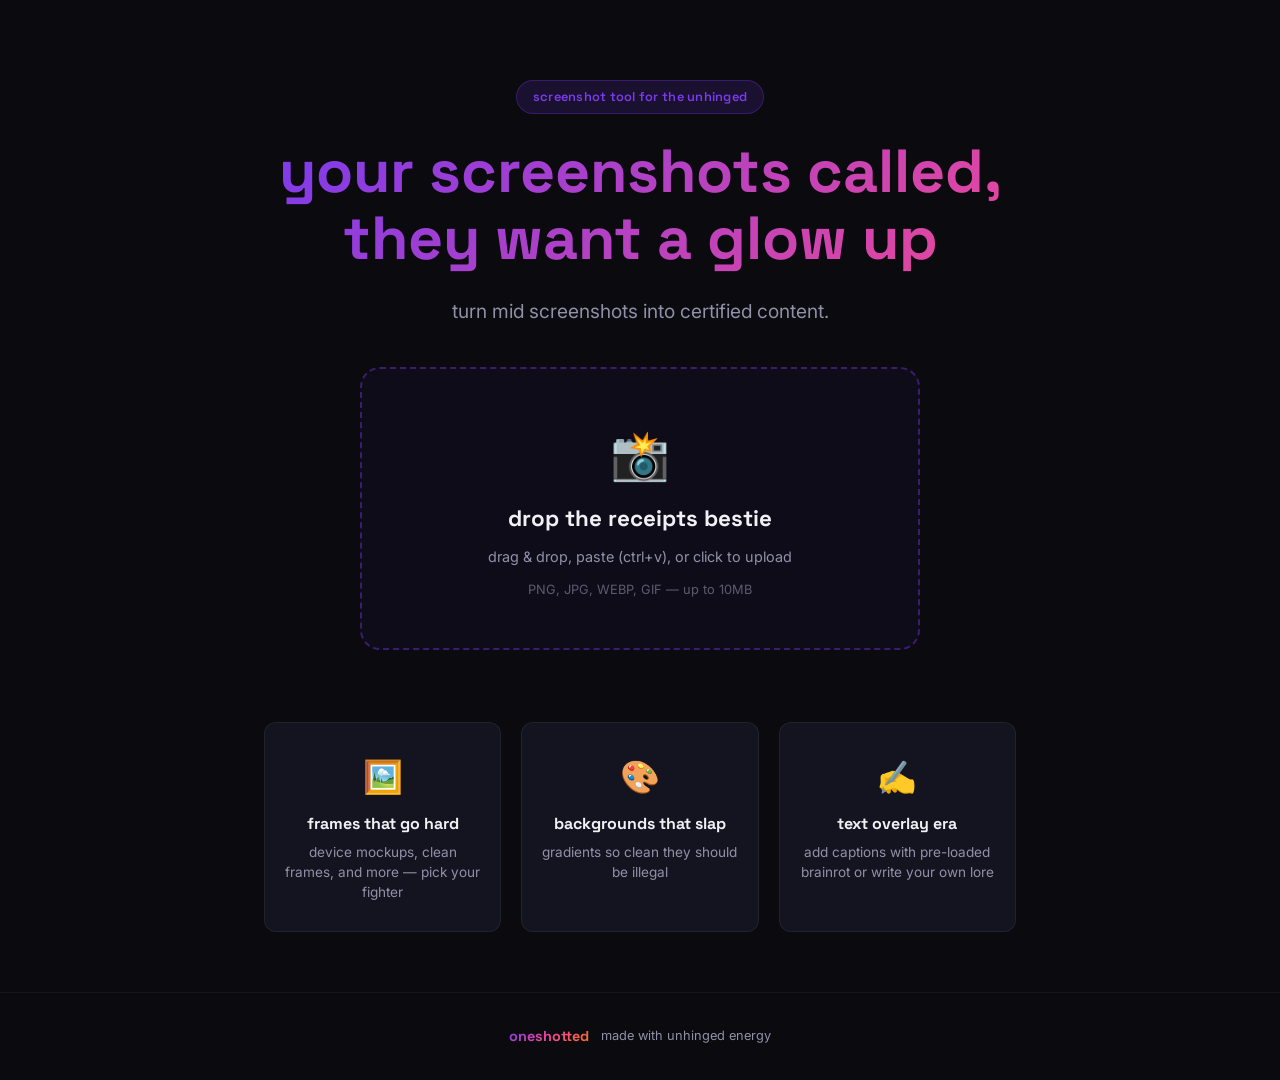
==== index.html @ c18065a5 "Initial commit: oneshotted screenshot beautifier MVP Flask + vanilla JS screenshot beautifier with G" ====
<!DOCTYPE html>
<html lang="en">
<head>
    <meta charset="UTF-8">
    <meta name="viewport" content="width=device-width, initial-scale=1.0">
    <title>oneshotted — screenshot glow ups</title>
    <meta name="description" content="Looksmaxx your screenshots with frames, effects, and certified vibes. Free screenshot beautifier.">
    <meta property="og:title" content="oneshotted — screenshot glow ups">
    <meta property="og:description" content="Your screenshots are mid. Let's fix that.">
    <meta property="og:type" content="website">

    <!-- Fonts -->
    <link rel="preconnect" href="https://fonts.googleapis.com">
    <link rel="preconnect" href="https://fonts.gstatic.com" crossorigin>
    <link href="https://fonts.googleapis.com/css2?family=Space+Grotesk:wght@400;500;600;700&family=Inter:wght@400;500;600&display=swap" rel="stylesheet">

    <!-- Styles -->
    <link rel="stylesheet" href="/static/css/style.css">
    <link rel="stylesheet" href="/static/css/landing.css">
    <link rel="stylesheet" href="/static/css/editor.css">
</head>
<body>
<!-- Toast container -->
<div id="toast-container"></div>

<!-- ═══════════════ LANDING VIEW ═══════════════ -->
<div id="landing-view" class="view active">
    <div class="landing-hero">
        <div class="hero-badge">screenshot tool for the unhinged</div>
        <h1 id="hero-headline" class="hero-headline">your screenshots are mid</h1>
        <p id="hero-subtext" class="hero-subtext">looksmaxx your screenshots with frames, effects, and certified vibes.</p>

        <!-- Upload zone (also appears on landing) -->
        <div class="upload-zone" id="landing-upload-zone">
            <input type="file" id="file-input" accept="image/png,image/jpeg,image/webp,image/gif" hidden>
            <div class="upload-icon">📸</div>
            <h2 id="upload-headline" class="upload-headline">drop the receipts bestie</h2>
            <p id="upload-subtext" class="upload-subtext">drag & drop, paste (ctrl+v), or click to upload</p>
            <p class="upload-hint">PNG, JPG, WEBP, GIF — up to 10MB</p>
        </div>

        <!-- Features -->
        <div class="features-grid">
            <div class="feature-card">
                <div class="feature-icon">🖼️</div>
                <h3 id="feature-frames-title">frames that go hard</h3>
                <p id="feature-frames-desc">device mockups, clean frames, and more — pick your fighter</p>
            </div>
            <div class="feature-card">
                <div class="feature-icon">🎨</div>
                <h3 id="feature-backgrounds-title">backgrounds that slap</h3>
                <p id="feature-backgrounds-desc">gradients so clean they should be illegal</p>
            </div>
            <div class="feature-card">
                <div class="feature-icon">✍️</div>
                <h3 id="feature-text-title">text overlay era</h3>
                <p id="feature-text-desc">add captions with pre-loaded brainrot or write your own lore</p>
            </div>
        </div>
    </div>

    <footer class="landing-footer">
        <span class="footer-brand">oneshotted</span>
        <span id="footer-tagline" class="footer-tagline">made with unhinged energy</span>
    </footer>
</div>

<!-- ═══════════════ EDITOR VIEW ═══════════════ -->
<div id="editor-view" class="view">
    <div class="editor-layout">
        <!-- Top bar -->
        <div class="editor-topbar">
            <div class="topbar-brand">oneshotted</div>
            <button id="btn-replace" class="btn btn-ghost">swap the screenshot</button>
        </div>

        <!-- Main editor area -->
        <div class="editor-main">
            <!-- Canvas area -->
            <div class="canvas-area">
                <canvas id="preview-canvas"></canvas>
                <canvas id="export-canvas" style="display:none;"></canvas>
            </div>

            <!-- Controls sidebar -->
            <div class="editor-sidebar">
                <h2 id="sidebar-title" class="sidebar-title">the glow up station</h2>

                <!-- Template picker -->
                <div class="control-section">
                    <h3 id="section-templates" class="section-header">pick your fighter</h3>
                    <div id="template-grid" class="template-grid">
                        <!-- Filled by controls.js -->
                    </div>
                </div>

                <!-- Background picker -->
                <div class="control-section">
                    <h3 id="section-backgrounds" class="section-header">set the vibe</h3>
                    <div id="gradient-grid" class="gradient-grid">
                        <!-- Filled by controls.js -->
                    </div>
                    <div class="color-picker-row">
                        <label class="color-label">custom color</label>
                        <input type="color" id="bg-color-picker" value="#7c3aed" class="color-picker">
                    </div>
                </div>

                <!-- Text overlay -->
                <div class="control-section">
                    <h3 id="section-text" class="section-header">say something bestie</h3>
                    <input type="text" id="text-input" class="text-input" placeholder="type your lore here..." maxlength="100">
                    <div id="phrase-chips" class="phrase-chips">
                        <!-- Filled by controls.js -->
                    </div>
                    <div class="text-controls">
                        <div class="control-row">
                            <label>where tho</label>
                            <select id="text-position" class="select-input">
                                <option value="top">top</option>
                                <option value="center">center</option>
                                <option value="bottom" selected>bottom</option>
                            </select>
                        </div>
                        <div class="control-row">
                            <label>how loud</label>
                            <input type="range" id="text-size" min="14" max="64" value="28" class="range-input">
                        </div>
                    </div>
                </div>

                <!-- Export buttons -->
                <div class="control-section export-section">
                    <h3 id="section-export" class="section-header">secure the bag</h3>
                    <button id="btn-download" class="btn btn-primary btn-export">
                        <span>⬇️</span> yoink (download PNG)
                    </button>
                    <button id="btn-copy" class="btn btn-secondary btn-export">
                        <span>📋</span> copy to clipboard
                    </button>
                </div>
            </div>
        </div>
    </div>
</div>

<!-- Scripts: slang must load first -->
<script src="/static/js/slang.js"></script>
<script src="/static/js/canvas.js"></script>
<script src="/static/js/templates.js"></script>
<script src="/static/js/upload.js"></script>
<script src="/static/js/controls.js"></script>
<script src="/static/js/export.js"></script>
<script src="/static/js/app.js"></script>
<script>
    // Handle /editor direct link
    if (window.location.pathname === "/editor") {
        document.addEventListener("DOMContentLoaded", function() {
            if (window.AppController) window.AppController.showEditor();
        });
    }
</script>
</body>
</html>
---- static/css/style.css ----
/* ═══════════════════════════════════════════════
   ONESHOTTED — Global Styles
   ═══════════════════════════════════════════════ */

/* ─── Design Tokens ─── */
:root {
    --bg-primary: #0a0a0f;
    --bg-secondary: #141420;
    --bg-tertiary: #1e1e32;
    --bg-hover: #262640;

    --text-primary: #f0f0f5;
    --text-secondary: #9090a8;
    --text-accent: #c8ff00;

    --accent-primary: #7c3aed;
    --accent-secondary: #ec4899;
    --accent-gradient: linear-gradient(135deg, #7c3aed, #ec4899, #f97316);

    --success: #22c55e;
    --error: #ef4444;
    --warning: #eab308;

    --glow-purple: 0 0 20px rgba(124, 58, 237, 0.4);
    --glow-pink: 0 0 20px rgba(236, 72, 153, 0.4);
    --glow-green: 0 0 15px rgba(200, 255, 0, 0.25);

    --radius-sm: 8px;
    --radius-md: 12px;
    --radius-lg: 20px;
    --radius-pill: 9999px;

    --font-heading: "Space Grotesk", sans-serif;
    --font-body: "Inter", sans-serif;

    --transition-fast: 0.15s ease;
    --transition-normal: 0.25s ease;
    --transition-slow: 0.4s ease;
}

/* ─── Reset ─── */
*, *::before, *::after {
    margin: 0;
    padding: 0;
    box-sizing: border-box;
}

html {
    font-size: 16px;
    -webkit-font-smoothing: antialiased;
    -moz-osx-font-smoothing: grayscale;
}

body {
    font-family: var(--font-body);
    background: var(--bg-primary);
    color: var(--text-primary);
    line-height: 1.6;
    min-height: 100vh;
    overflow-x: hidden;
}

/* ─── Typography ─── */
h1, h2, h3, h4 {
    font-family: var(--font-heading);
    font-weight: 700;
    line-height: 1.2;
}

a {
    color: var(--text-accent);
    text-decoration: none;
}

/* ─── Views ─── */
.view {
    display: none;
}
.view.active {
    display: block;
}

/* ─── Buttons ─── */
.btn {
    display: inline-flex;
    align-items: center;
    justify-content: center;
    gap: 8px;
    padding: 12px 24px;
    border: none;
    border-radius: var(--radius-md);
    font-family: var(--font-heading);
    font-size: 0.95rem;
    font-weight: 600;
    cursor: pointer;
    transition: all var(--transition-fast);
    white-space: nowrap;
}

.btn:hover {
    transform: scale(1.02);
}

.btn:active {
    transform: scale(0.97);
}

.btn-primary {
    background: var(--accent-gradient);
    color: #fff;
}

.btn-primary:hover {
    box-shadow: var(--glow-purple);
}

.btn-secondary {
    background: var(--bg-tertiary);
    color: var(--text-primary);
    border: 1px solid rgba(255, 255, 255, 0.1);
}

.btn-secondary:hover {
    background: var(--bg-hover);
    border-color: rgba(255, 255, 255, 0.2);
}

.btn-ghost {
    background: transparent;
    color: var(--text-secondary);
    padding: 8px 16px;
    font-size: 0.85rem;
}

.btn-ghost:hover {
    color: var(--text-primary);
    background: rgba(255, 255, 255, 0.05);
}

/* ─── Upload Zone ─── */
.upload-zone {
    position: relative;
    display: flex;
    flex-direction: column;
    align-items: center;
    justify-content: center;
    gap: 12px;
    padding: 48px 32px;
    border: 2px dashed rgba(124, 58, 237, 0.4);
    border-radius: var(--radius-lg);
    background: rgba(124, 58, 237, 0.05);
    cursor: pointer;
    transition: all var(--transition-normal);
    text-align: center;
}

.upload-zone:hover {
    border-color: var(--accent-primary);
    background: rgba(124, 58, 237, 0.1);
    box-shadow: var(--glow-purple);
}

.upload-zone.drag-over {
    border-color: var(--text-accent);
    background: rgba(200, 255, 0, 0.08);
    box-shadow: var(--glow-green);
    transform: scale(1.01);
}

.upload-icon {
    font-size: 3rem;
    animation: float 3s ease-in-out infinite;
}

.upload-headline {
    font-size: 1.4rem;
    color: var(--text-primary);
}

.upload-subtext {
    color: var(--text-secondary);
    font-size: 0.9rem;
}

.upload-hint {
    color: rgba(144, 144, 168, 0.6);
    font-size: 0.8rem;
}

/* ─── Toast Notifications ─── */
#toast-container {
    position: fixed;
    bottom: 24px;
    right: 24px;
    z-index: 9999;
    display: flex;
    flex-direction: column;
    gap: 8px;
    pointer-events: none;
}

.toast {
    padding: 14px 20px;
    border-radius: var(--radius-md);
    font-family: var(--font-heading);
    font-size: 0.9rem;
    font-weight: 500;
    color: #fff;
    background: var(--bg-tertiary);
    border: 1px solid rgba(255, 255, 255, 0.1);
    backdrop-filter: blur(12px);
    transform: translateY(30px);
    opacity: 0;
    transition: all var(--transition-normal);
    pointer-events: auto;
    max-width: 360px;
}

.toast.visible {
    transform: translateY(0);
    opacity: 1;
}

.toast-success {
    border-color: rgba(34, 197, 94, 0.4);
    background: rgba(34, 197, 94, 0.15);
}

.toast-error {
    border-color: rgba(239, 68, 68, 0.4);
    background: rgba(239, 68, 68, 0.15);
}

.toast-loading {
    border-color: rgba(124, 58, 237, 0.4);
    background: rgba(124, 58, 237, 0.15);
}

/* ─── Animations ─── */
@keyframes float {
    0%, 100% { transform: translateY(0); }
    50% { transform: translateY(-8px); }
}

@keyframes gradient-shift {
    0% { background-position: 0% 50%; }
    50% { background-position: 100% 50%; }
    100% { background-position: 0% 50%; }
}

@keyframes glow-pulse {
    0%, 100% { box-shadow: var(--glow-purple); }
    50% { box-shadow: var(--glow-pink); }
}

@keyframes fade-in {
    from { opacity: 0; transform: translateY(10px); }
    to { opacity: 1; transform: translateY(0); }
}

/* ─── Scrollbar ─── */
::-webkit-scrollbar {
    width: 6px;
}
::-webkit-scrollbar-track {
    background: var(--bg-primary);
}
::-webkit-scrollbar-thumb {
    background: var(--bg-tertiary);
    border-radius: 3px;
}
::-webkit-scrollbar-thumb:hover {
    background: var(--bg-hover);
}

/* ─── Mobile Toast ─── */
@media (max-width: 768px) {
    #toast-container {
        top: 12px;
        bottom: auto;
        left: 12px;
        right: 12px;
    }

    .toast {
        max-width: 100%;
    }
}

/* ─── Selection ─── */
::selection {
    background: rgba(124, 58, 237, 0.4);
    color: #fff;
}
---- static/css/landing.css ----
/* ═══════════════════════════════════════════════
   ONESHOTTED — Landing Page
   ═══════════════════════════════════════════════ */

.landing-hero {
    display: flex;
    flex-direction: column;
    align-items: center;
    padding: 80px 24px 60px;
    max-width: 800px;
    margin: 0 auto;
    text-align: center;
    gap: 24px;
}

.hero-badge {
    display: inline-block;
    padding: 6px 16px;
    border-radius: var(--radius-pill);
    background: rgba(124, 58, 237, 0.15);
    border: 1px solid rgba(124, 58, 237, 0.3);
    color: var(--accent-primary);
    font-family: var(--font-heading);
    font-size: 0.8rem;
    font-weight: 600;
    letter-spacing: 0.02em;
    animation: fade-in 0.6s ease;
}

.hero-headline {
    font-size: clamp(2.2rem, 6vw, 3.8rem);
    background: var(--accent-gradient);
    background-size: 200% 200%;
    -webkit-background-clip: text;
    -webkit-text-fill-color: transparent;
    background-clip: text;
    animation: gradient-shift 6s ease infinite;
    line-height: 1.1;
}

.hero-subtext {
    font-size: clamp(1rem, 2.5vw, 1.2rem);
    color: var(--text-secondary);
    max-width: 520px;
    line-height: 1.6;
}

/* Upload zone on landing — wider */
.landing-hero .upload-zone {
    width: 100%;
    max-width: 560px;
    margin-top: 16px;
}

/* ─── Features Grid ─── */
.features-grid {
    display: grid;
    grid-template-columns: repeat(3, 1fr);
    gap: 20px;
    width: 100%;
    margin-top: 48px;
    animation: fade-in 0.8s ease 0.3s both;
}

.feature-card {
    padding: 28px 20px;
    border-radius: var(--radius-md);
    background: var(--bg-secondary);
    border: 1px solid rgba(255, 255, 255, 0.06);
    text-align: center;
    transition: all var(--transition-normal);
}

.feature-card:hover {
    border-color: rgba(124, 58, 237, 0.3);
    transform: translateY(-4px);
    box-shadow: 0 8px 32px rgba(0, 0, 0, 0.3);
}

.feature-icon {
    font-size: 2rem;
    margin-bottom: 12px;
}

.feature-card h3 {
    font-size: 1rem;
    margin-bottom: 8px;
    color: var(--text-primary);
}

.feature-card p {
    font-size: 0.85rem;
    color: var(--text-secondary);
    line-height: 1.5;
}

/* ─── Footer ─── */
.landing-footer {
    display: flex;
    align-items: center;
    justify-content: center;
    gap: 12px;
    padding: 32px 24px;
    border-top: 1px solid rgba(255, 255, 255, 0.05);
}

.footer-brand {
    font-family: var(--font-heading);
    font-weight: 700;
    font-size: 0.9rem;
    background: var(--accent-gradient);
    -webkit-background-clip: text;
    -webkit-text-fill-color: transparent;
    background-clip: text;
}

.footer-tagline {
    color: var(--text-secondary);
    font-size: 0.8rem;
}

/* ─── Responsive ─── */
@media (max-width: 640px) {
    .landing-hero {
        padding: 48px 16px 40px;
    }

    .features-grid {
        grid-template-columns: 1fr;
        gap: 12px;
    }
}
---- static/css/editor.css ----
/* ═══════════════════════════════════════════════
   ONESHOTTED — Editor
   ═══════════════════════════════════════════════ */

/* ─── Layout ─── */
.editor-layout {
    display: flex;
    flex-direction: column;
    height: 100vh;
}

.editor-topbar {
    display: flex;
    align-items: center;
    justify-content: space-between;
    padding: 12px 24px;
    border-bottom: 1px solid rgba(255, 255, 255, 0.06);
    background: var(--bg-secondary);
    flex-shrink: 0;
}

.topbar-brand {
    font-family: var(--font-heading);
    font-weight: 700;
    font-size: 1.1rem;
    background: var(--accent-gradient);
    -webkit-background-clip: text;
    -webkit-text-fill-color: transparent;
    background-clip: text;
}

.editor-main {
    display: flex;
    flex: 1;
    overflow: hidden;
}

/* ─── Canvas Area ─── */
.canvas-area {
    flex: 1;
    display: flex;
    align-items: center;
    justify-content: center;
    padding: 24px;
    background: var(--bg-primary);
    position: relative;
    overflow: hidden;
}

#preview-canvas {
    max-width: 100%;
    max-height: 100%;
    border-radius: var(--radius-sm);
    box-shadow: 0 4px 24px rgba(0, 0, 0, 0.4);
}

/* ─── Sidebar ─── */
.editor-sidebar {
    width: 320px;
    flex-shrink: 0;
    background: rgba(20, 20, 32, 0.9);
    backdrop-filter: blur(12px);
    border-left: 1px solid rgba(255, 255, 255, 0.06);
    overflow-y: auto;
    padding: 20px;
    display: flex;
    flex-direction: column;
    gap: 8px;
}

.sidebar-title {
    font-size: 1.1rem;
    color: var(--text-accent);
    margin-bottom: 8px;
}

/* ─── Control Sections ─── */
.control-section {
    padding: 16px 0;
    border-bottom: 1px solid rgba(255, 255, 255, 0.06);
}

.control-section:last-child {
    border-bottom: none;
}

.section-header {
    font-size: 0.85rem;
    color: var(--text-secondary);
    text-transform: lowercase;
    letter-spacing: 0.03em;
    margin-bottom: 12px;
}

/* ─── Template Grid ─── */
.template-grid {
    display: grid;
    grid-template-columns: 1fr 1fr;
    gap: 8px;
}

.template-thumb {
    padding: 12px;
    border-radius: var(--radius-sm);
    background: var(--bg-tertiary);
    border: 2px solid transparent;
    cursor: pointer;
    text-align: center;
    transition: all var(--transition-fast);
    font-family: var(--font-heading);
    font-size: 0.8rem;
    color: var(--text-secondary);
}

.template-thumb:hover {
    background: var(--bg-hover);
    border-color: rgba(124, 58, 237, 0.3);
}

.template-thumb.active {
    border-color: var(--accent-primary);
    background: rgba(124, 58, 237, 0.15);
    color: var(--text-primary);
    box-shadow: var(--glow-purple);
}

.template-thumb .template-preview {
    font-size: 1.5rem;
    margin-bottom: 4px;
}

/* ─── Gradient Grid ─── */
.gradient-grid {
    display: grid;
    grid-template-columns: repeat(3, 1fr);
    gap: 8px;
    margin-bottom: 12px;
}

.gradient-swatch {
    aspect-ratio: 1.4;
    border-radius: var(--radius-sm);
    cursor: pointer;
    border: 2px solid transparent;
    transition: all var(--transition-fast);
    position: relative;
    overflow: hidden;
}

.gradient-swatch:hover {
    transform: scale(1.05);
    border-color: rgba(255, 255, 255, 0.2);
}

.gradient-swatch.active {
    border-color: var(--text-accent);
    box-shadow: var(--glow-green);
}

.gradient-swatch .swatch-name {
    position: absolute;
    bottom: 0;
    left: 0;
    right: 0;
    padding: 3px 6px;
    font-size: 0.65rem;
    color: #fff;
    background: rgba(0, 0, 0, 0.5);
    text-align: center;
    font-family: var(--font-heading);
}

/* ─── Color Picker ─── */
.color-picker-row {
    display: flex;
    align-items: center;
    gap: 10px;
}

.color-label {
    font-size: 0.8rem;
    color: var(--text-secondary);
}

.color-picker {
    width: 40px;
    height: 32px;
    border: none;
    border-radius: var(--radius-sm);
    cursor: pointer;
    background: none;
}

.color-picker::-webkit-color-swatch-wrapper {
    padding: 2px;
}

.color-picker::-webkit-color-swatch {
    border: 1px solid rgba(255, 255, 255, 0.2);
    border-radius: 4px;
}

/* ─── Text Input ─── */
.text-input {
    width: 100%;
    padding: 10px 14px;
    border-radius: var(--radius-sm);
    border: 1px solid rgba(255, 255, 255, 0.1);
    background: var(--bg-tertiary);
    color: var(--text-primary);
    font-family: var(--font-body);
    font-size: 0.9rem;
    outline: none;
    transition: border-color var(--transition-fast);
}

.text-input:focus {
    border-color: var(--accent-primary);
}

.text-input::placeholder {
    color: var(--text-secondary);
}

/* ─── Phrase Chips ─── */
.phrase-chips {
    display: flex;
    flex-wrap: wrap;
    gap: 6px;
    margin-top: 10px;
    max-height: 120px;
    overflow-y: auto;
}

.phrase-chip {
    padding: 4px 10px;
    border-radius: var(--radius-pill);
    background: var(--bg-tertiary);
    border: 1px solid rgba(255, 255, 255, 0.08);
    color: var(--text-secondary);
    font-size: 0.75rem;
    cursor: pointer;
    transition: all var(--transition-fast);
    white-space: nowrap;
}

.phrase-chip:hover {
    background: var(--bg-hover);
    color: var(--text-primary);
    border-color: rgba(124, 58, 237, 0.3);
}

/* ─── Text Controls ─── */
.text-controls {
    display: flex;
    flex-direction: column;
    gap: 10px;
    margin-top: 12px;
}

.control-row {
    display: flex;
    align-items: center;
    justify-content: space-between;
    gap: 12px;
}

.control-row label {
    font-size: 0.8rem;
    color: var(--text-secondary);
    white-space: nowrap;
}

.select-input {
    padding: 6px 10px;
    border-radius: var(--radius-sm);
    border: 1px solid rgba(255, 255, 255, 0.1);
    background: var(--bg-tertiary);
    color: var(--text-primary);
    font-family: var(--font-body);
    font-size: 0.8rem;
    outline: none;
    cursor: pointer;
}

.range-input {
    flex: 1;
    accent-color: var(--accent-primary);
    cursor: pointer;
}

/* ─── Export Buttons ─── */
.export-section {
    margin-top: auto;
    padding-top: 16px;
}

.btn-export {
    width: 100%;
    margin-bottom: 8px;
    padding: 14px 20px;
    font-size: 1rem;
}

/* ─── Responsive ─── */
@media (max-width: 768px) {
    .editor-layout {
        height: auto;
        min-height: 100vh;
        min-height: 100dvh;
    }

    .editor-topbar {
        position: sticky;
        top: 0;
        z-index: 100;
    }

    .editor-main {
        flex-direction: column;
        overflow: visible;
    }

    .canvas-area {
        padding: 16px;
        height: 45vh;
        flex: none;
    }

    .editor-sidebar {
        width: 100%;
        max-height: none;
        border-left: none;
        border-top: 1px solid rgba(255, 255, 255, 0.06);
        overflow-y: visible;
    }

    .btn-export {
        padding: 12px 16px;
        font-size: 0.9rem;
    }
}
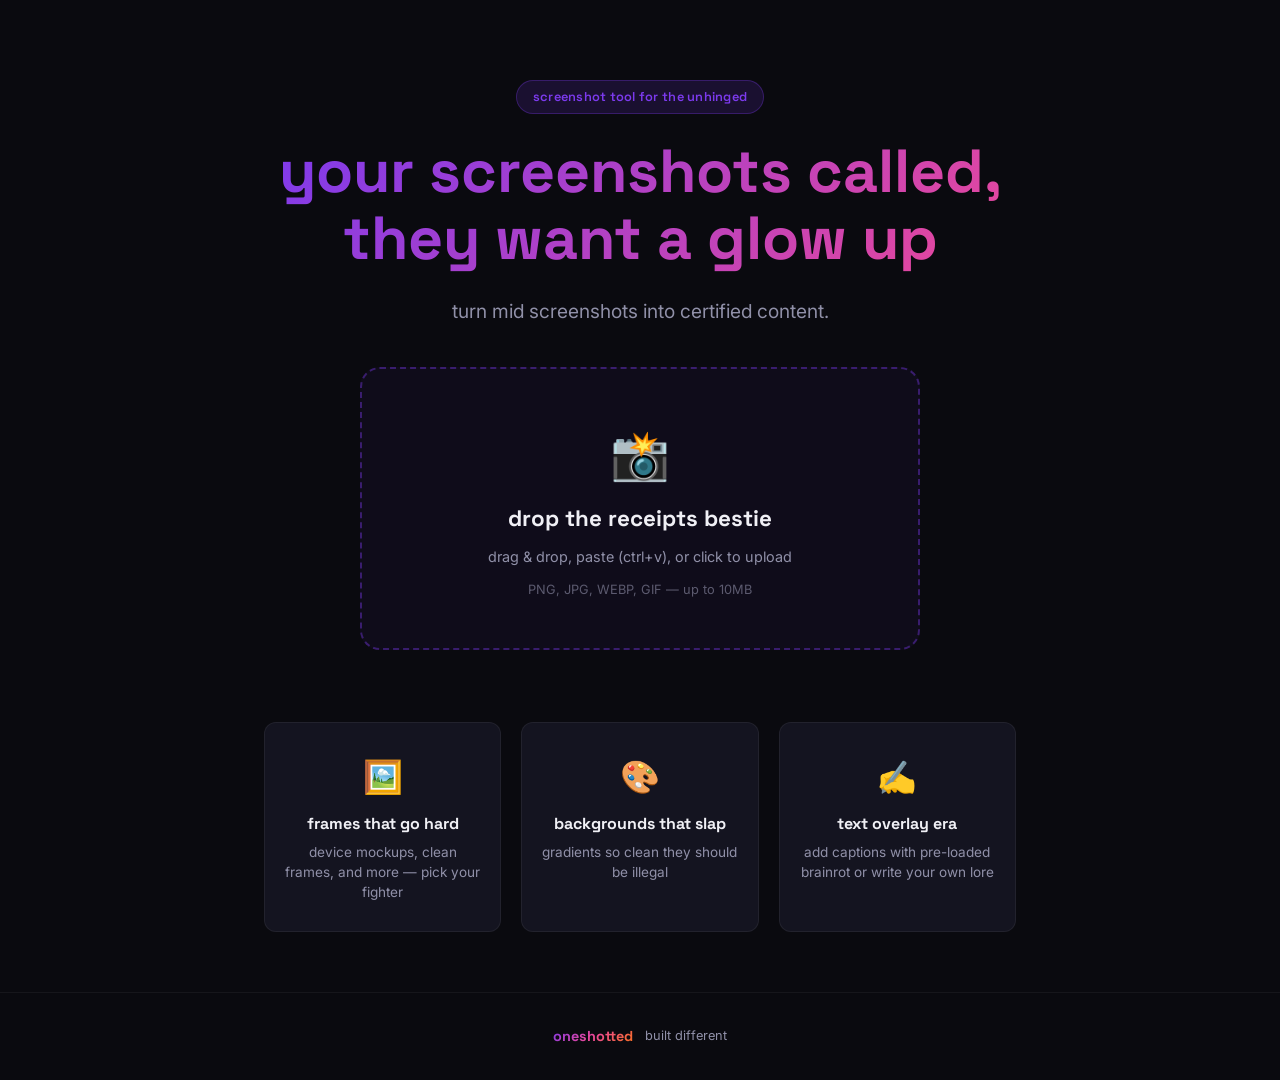
==== commit 5024c0c8: "Switch to desktop-only layout, remove mobile breakpoints Lock viewport to 1280px so mobile users get" ====
--- a/index.html
+++ b/index.html
@@ -2,7 +2,7 @@
 <html lang="en">
 <head>
     <meta charset="UTF-8">
-    <meta name="viewport" content="width=device-width, initial-scale=1.0">
+    <meta name="viewport" content="width=1280">
     <title>oneshotted — screenshot glow ups</title>
     <meta name="description" content="Looksmaxx your screenshots with frames, effects, and certified vibes. Free screenshot beautifier.">
     <meta property="og:title" content="oneshotted — screenshot glow ups">
--- a/static/css/style.css
+++ b/static/css/style.css
@@ -273,20 +273,6 @@
     background: var(--bg-hover);
 }
 
-/* ─── Mobile Toast ─── */
-@media (max-width: 768px) {
-    #toast-container {
-        top: 12px;
-        bottom: auto;
-        left: 12px;
-        right: 12px;
-    }
-
-    .toast {
-        max-width: 100%;
-    }
-}
-
 /* ─── Selection ─── */
 ::selection {
     background: rgba(124, 58, 237, 0.4);
--- a/static/css/landing.css
+++ b/static/css/landing.css
@@ -119,14 +119,3 @@
     font-size: 0.8rem;
 }
 
-/* ─── Responsive ─── */
-@media (max-width: 640px) {
-    .landing-hero {
-        padding: 48px 16px 40px;
-    }
-
-    .features-grid {
-        grid-template-columns: 1fr;
-        gap: 12px;
-    }
-}
--- a/static/css/editor.css
+++ b/static/css/editor.css
@@ -302,41 +302,3 @@
     font-size: 1rem;
 }
 
-/* ─── Responsive ─── */
-@media (max-width: 768px) {
-    .editor-layout {
-        height: auto;
-        min-height: 100vh;
-        min-height: 100dvh;
-    }
-
-    .editor-topbar {
-        position: sticky;
-        top: 0;
-        z-index: 100;
-    }
-
-    .editor-main {
-        flex-direction: column;
-        overflow: visible;
-    }
-
-    .canvas-area {
-        padding: 16px;
-        height: 45vh;
-        flex: none;
-    }
-
-    .editor-sidebar {
-        width: 100%;
-        max-height: none;
-        border-left: none;
-        border-top: 1px solid rgba(255, 255, 255, 0.06);
-        overflow-y: visible;
-    }
-
-    .btn-export {
-        padding: 12px 16px;
-        font-size: 0.9rem;
-    }
-}
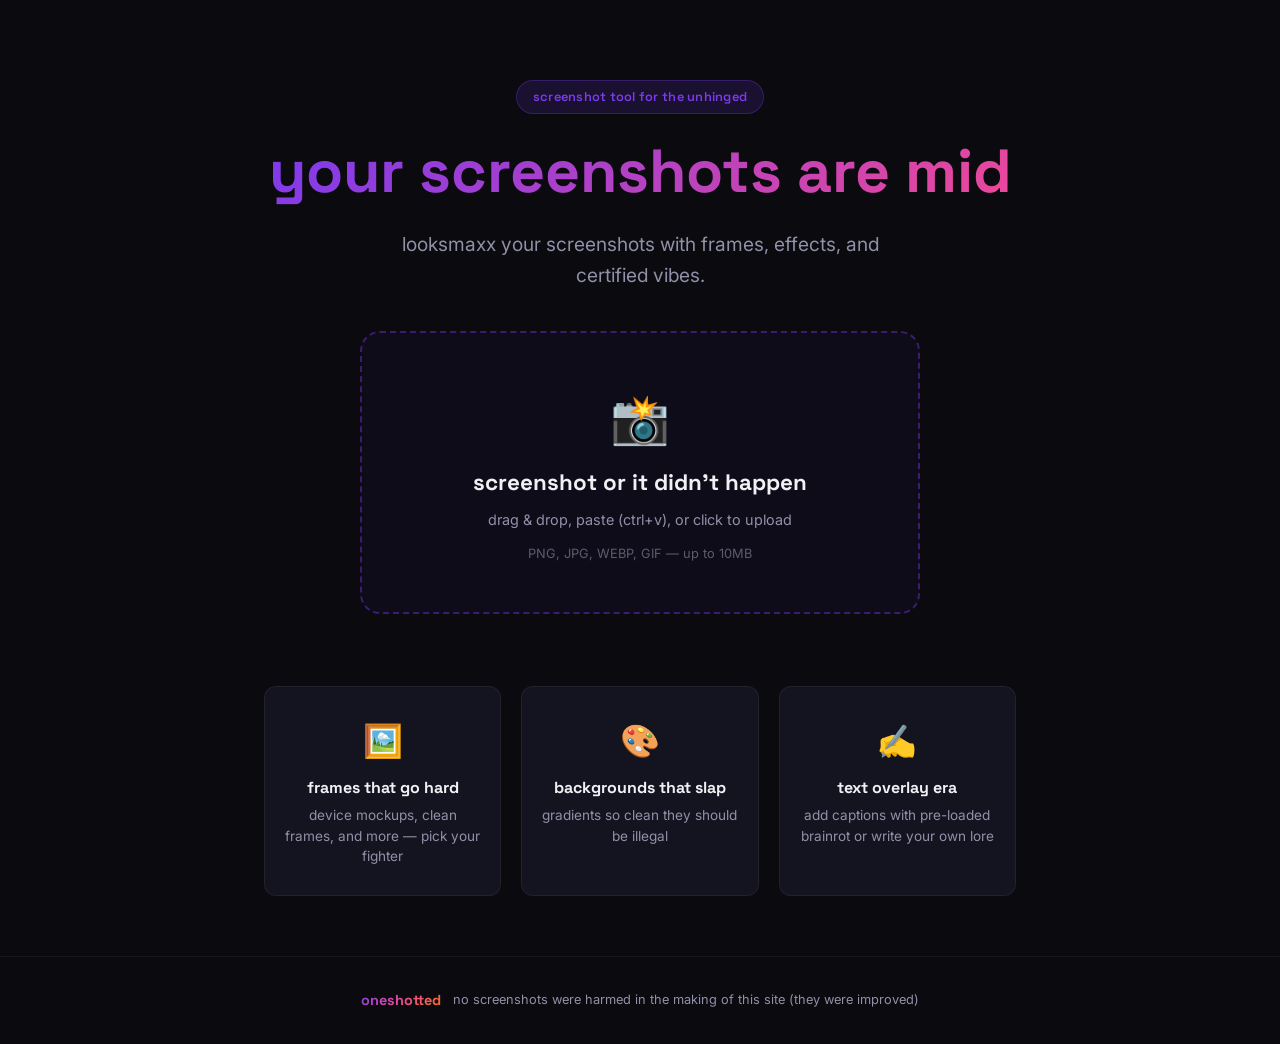
==== commit 0a5cea24: "Add mobile tabbed editor layout (photo editor style) Canvas takes top half, tabbed controls below wi" ====
--- a/index.html
+++ b/index.html
@@ -2,7 +2,7 @@
 <html lang="en">
 <head>
     <meta charset="UTF-8">
-    <meta name="viewport" content="width=1280">
+    <meta name="viewport" content="width=device-width, initial-scale=1.0">
     <title>oneshotted — screenshot glow ups</title>
     <meta name="description" content="Looksmaxx your screenshots with frames, effects, and certified vibes. Free screenshot beautifier.">
     <meta property="og:title" content="oneshotted — screenshot glow ups">
@@ -76,6 +76,26 @@
 
         <!-- Main editor area -->
         <div class="editor-main">
+            <!-- Mobile tab bar (hidden on desktop) -->
+            <nav class="mobile-tab-bar" id="mobile-tab-bar">
+                <button class="mobile-tab active" data-tab="frames">
+                    <span class="tab-icon">📐</span>
+                    <span class="tab-label" id="tab-label-frames">frames</span>
+                </button>
+                <button class="mobile-tab" data-tab="vibes">
+                    <span class="tab-icon">🎨</span>
+                    <span class="tab-label" id="tab-label-vibes">vibes</span>
+                </button>
+                <button class="mobile-tab" data-tab="text">
+                    <span class="tab-icon">✍️</span>
+                    <span class="tab-label" id="tab-label-text">text</span>
+                </button>
+                <button class="mobile-tab" data-tab="export">
+                    <span class="tab-icon">💾</span>
+                    <span class="tab-label" id="tab-label-export">export</span>
+                </button>
+            </nav>
+
             <!-- Canvas area -->
             <div class="canvas-area">
                 <canvas id="preview-canvas"></canvas>
@@ -83,11 +103,11 @@
             </div>
 
             <!-- Controls sidebar -->
-            <div class="editor-sidebar">
+            <div class="editor-sidebar" data-active-tab="frames">
                 <h2 id="sidebar-title" class="sidebar-title">the glow up station</h2>
 
                 <!-- Template picker -->
-                <div class="control-section">
+                <div class="control-section" data-tab="frames">
                     <h3 id="section-templates" class="section-header">pick your fighter</h3>
                     <div id="template-grid" class="template-grid">
                         <!-- Filled by controls.js -->
@@ -95,7 +115,7 @@
                 </div>
 
                 <!-- Background picker -->
-                <div class="control-section">
+                <div class="control-section" data-tab="vibes">
                     <h3 id="section-backgrounds" class="section-header">set the vibe</h3>
                     <div id="gradient-grid" class="gradient-grid">
                         <!-- Filled by controls.js -->
@@ -107,7 +127,7 @@
                 </div>
 
                 <!-- Text overlay -->
-                <div class="control-section">
+                <div class="control-section" data-tab="text">
                     <h3 id="section-text" class="section-header">say something bestie</h3>
                     <input type="text" id="text-input" class="text-input" placeholder="type your lore here..." maxlength="100">
                     <div id="phrase-chips" class="phrase-chips">
@@ -130,7 +150,7 @@
                 </div>
 
                 <!-- Export buttons -->
-                <div class="control-section export-section">
+                <div class="control-section export-section" data-tab="export">
                     <h3 id="section-export" class="section-header">secure the bag</h3>
                     <button id="btn-download" class="btn btn-primary btn-export">
                         <span>⬇️</span> yoink (download PNG)
--- a/static/css/style.css
+++ b/static/css/style.css
@@ -278,3 +278,29 @@
     background: rgba(124, 58, 237, 0.4);
     color: #fff;
 }
+
+/* ═══════════════════════════════════════════════
+   MOBILE ADJUSTMENTS (<=768px)
+   ═══════════════════════════════════════════════ */
+@media (max-width: 768px) {
+    #toast-container {
+        right: 16px;
+        left: 16px;
+        bottom: 16px;
+        align-items: center;
+    }
+
+    .toast {
+        max-width: 100%;
+        text-align: center;
+        font-size: 0.85rem;
+    }
+
+    .btn {
+        padding: 14px 20px;
+    }
+
+    .btn-ghost {
+        padding: 8px 12px;
+    }
+}
--- a/static/css/landing.css
+++ b/static/css/landing.css
@@ -119,3 +119,68 @@
     font-size: 0.8rem;
 }
 
+/* ═══════════════════════════════════════════════
+   MOBILE LAYOUT (<=768px) — Landing Page
+   ═══════════════════════════════════════════════ */
+@media (max-width: 768px) {
+    .landing-hero {
+        padding: 48px 16px 40px;
+        gap: 20px;
+    }
+
+    .hero-badge {
+        font-size: 0.7rem;
+        padding: 5px 12px;
+    }
+
+    .landing-hero .upload-zone {
+        max-width: 100%;
+        padding: 32px 20px;
+    }
+
+    .upload-icon {
+        font-size: 2.4rem;
+    }
+
+    .upload-headline {
+        font-size: 1.15rem;
+    }
+
+    .upload-subtext {
+        font-size: 0.8rem;
+    }
+
+    .upload-hint {
+        font-size: 0.7rem;
+    }
+
+    .features-grid {
+        grid-template-columns: 1fr;
+        gap: 14px;
+        margin-top: 32px;
+    }
+
+    .feature-card {
+        padding: 20px 16px;
+    }
+
+    .feature-icon {
+        font-size: 1.6rem;
+        margin-bottom: 8px;
+    }
+
+    .feature-card h3 {
+        font-size: 0.95rem;
+    }
+
+    .feature-card p {
+        font-size: 0.8rem;
+    }
+
+    .landing-footer {
+        flex-direction: column;
+        gap: 6px;
+        padding: 24px 16px;
+    }
+}
+
--- a/static/css/editor.css
+++ b/static/css/editor.css
@@ -302,3 +302,189 @@
     font-size: 1rem;
 }
 
+/* ─── Mobile Tab Bar (hidden on desktop) ─── */
+.mobile-tab-bar {
+    display: none;
+}
+
+/* ═══════════════════════════════════════════════
+   MOBILE LAYOUT (<=768px) — Tabbed Editor
+   ═══════════════════════════════════════════════ */
+@media (max-width: 768px) {
+
+    /* Editor layout: full viewport, vertical stack */
+    .editor-layout {
+        height: 100vh;
+        height: 100dvh;
+    }
+
+    /* Topbar: compact */
+    .editor-topbar {
+        padding: 8px 16px;
+    }
+
+    .topbar-brand {
+        font-size: 0.95rem;
+    }
+
+    .editor-topbar .btn-ghost {
+        font-size: 0.75rem;
+        padding: 6px 10px;
+    }
+
+    /* Main area: switch from row to column */
+    .editor-main {
+        flex-direction: column;
+        overflow: hidden;
+    }
+
+    /* Canvas area: ~50% of viewport */
+    .canvas-area {
+        order: 1;
+        flex: none;
+        height: 50vh;
+        height: 50dvh;
+        padding: 12px;
+        min-height: 200px;
+    }
+
+    /* Mobile Tab Bar */
+    .mobile-tab-bar {
+        display: flex;
+        order: 2;
+        flex-shrink: 0;
+        background: var(--bg-secondary);
+        border-top: 1px solid rgba(255, 255, 255, 0.06);
+        border-bottom: 1px solid rgba(255, 255, 255, 0.06);
+        padding: 0;
+        gap: 0;
+    }
+
+    .mobile-tab {
+        flex: 1;
+        display: flex;
+        flex-direction: column;
+        align-items: center;
+        justify-content: center;
+        gap: 2px;
+        padding: 10px 4px;
+        background: none;
+        border: none;
+        border-bottom: 3px solid transparent;
+        color: var(--text-secondary);
+        font-family: var(--font-heading);
+        font-size: 0.65rem;
+        font-weight: 600;
+        cursor: pointer;
+        transition: color var(--transition-fast), border-color var(--transition-fast);
+        -webkit-tap-highlight-color: transparent;
+    }
+
+    .mobile-tab .tab-icon {
+        font-size: 1.2rem;
+        line-height: 1;
+    }
+
+    .mobile-tab .tab-label {
+        text-transform: lowercase;
+        letter-spacing: 0.02em;
+    }
+
+    .mobile-tab.active {
+        color: var(--text-accent);
+        border-bottom-color: var(--text-accent);
+    }
+
+    /* Sidebar: scrollable panel below tab bar */
+    .editor-sidebar {
+        order: 3;
+        width: 100%;
+        flex: 1;
+        border-left: none;
+        border-top: none;
+        padding: 16px;
+        overflow-y: auto;
+        -webkit-overflow-scrolling: touch;
+    }
+
+    /* Hide sidebar title on mobile (tabs replace it) */
+    .editor-sidebar .sidebar-title {
+        display: none;
+    }
+
+    /* Hide section headers on mobile (tab labels replace them) */
+    .editor-sidebar .section-header {
+        display: none;
+    }
+
+    /* Tab content: hide all by default */
+    .editor-sidebar .control-section {
+        display: none;
+        border-bottom: none;
+        padding-top: 0;
+    }
+
+    /* Show the active tab's section */
+    .editor-sidebar[data-active-tab="frames"] .control-section[data-tab="frames"],
+    .editor-sidebar[data-active-tab="vibes"] .control-section[data-tab="vibes"],
+    .editor-sidebar[data-active-tab="text"] .control-section[data-tab="text"],
+    .editor-sidebar[data-active-tab="export"] .control-section[data-tab="export"] {
+        display: block;
+    }
+
+    /* Template grid: larger touch targets */
+    .template-grid {
+        gap: 10px;
+    }
+
+    .template-thumb {
+        padding: 14px 10px;
+        font-size: 0.85rem;
+    }
+
+    /* Gradient grid: bigger swatches */
+    .gradient-grid {
+        gap: 10px;
+    }
+
+    .gradient-swatch {
+        aspect-ratio: 1.2;
+    }
+
+    /* Phrase chips: no max-height on mobile */
+    .phrase-chips {
+        max-height: none;
+    }
+
+    /* Export buttons: large thumb-friendly */
+    .export-section {
+        margin-top: 0;
+        padding-top: 0;
+    }
+
+    .btn-export {
+        padding: 18px 24px;
+        font-size: 1.1rem;
+        border-radius: var(--radius-md);
+        margin-bottom: 12px;
+    }
+
+    /* Color picker: larger */
+    .color-picker {
+        width: 48px;
+        height: 40px;
+    }
+
+    /* Text input: larger for mobile */
+    .text-input {
+        padding: 14px 16px;
+        font-size: 1rem;
+    }
+
+    /* Select input: larger for mobile */
+    .select-input {
+        padding: 10px 14px;
+        font-size: 0.9rem;
+    }
+}
+
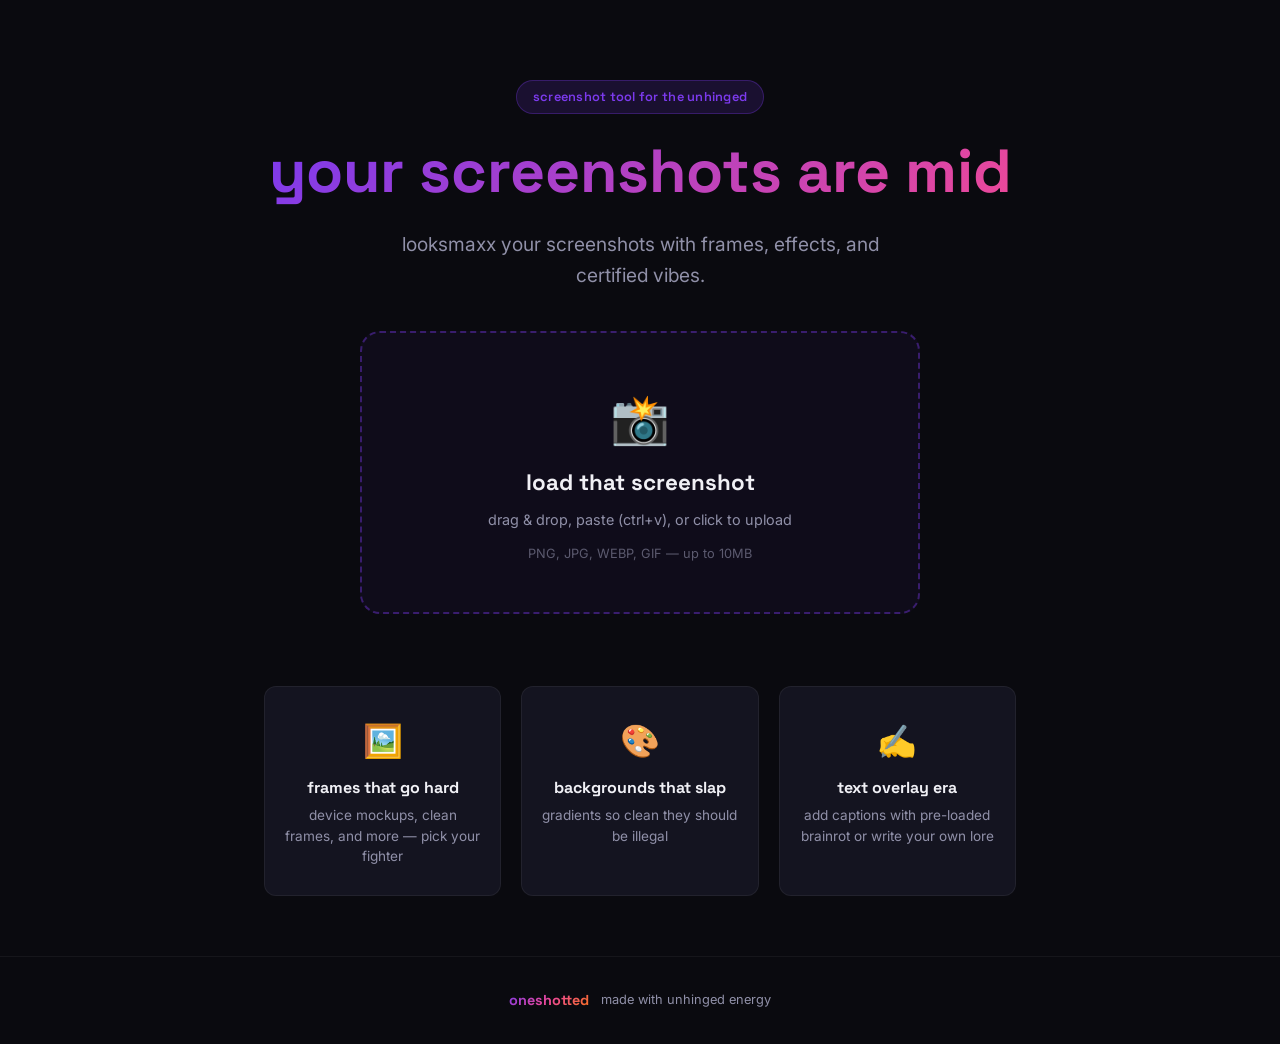
==== commit 2cd6fd96: "Add Open Graph and Twitter card meta tags with OG image Enables rich link previews when sharing on T" ====
--- a/index.html
+++ b/index.html
@@ -6,8 +6,16 @@
     <title>oneshotted — screenshot glow ups</title>
     <meta name="description" content="Looksmaxx your screenshots with frames, effects, and certified vibes. Free screenshot beautifier.">
     <meta property="og:title" content="oneshotted — screenshot glow ups">
-    <meta property="og:description" content="Your screenshots are mid. Let's fix that.">
+    <meta property="og:description" content="your screenshots are mid. looksmaxx them for free. no cap.">
     <meta property="og:type" content="website">
+    <meta property="og:image" content="https://oneshotted.distomostech.com/static/img/og.png">
+    <meta property="og:image:width" content="1200">
+    <meta property="og:image:height" content="630">
+    <meta property="og:url" content="https://oneshotted.distomostech.com">
+    <meta name="twitter:card" content="summary_large_image">
+    <meta name="twitter:title" content="oneshotted — screenshot glow ups">
+    <meta name="twitter:description" content="your screenshots are mid. looksmaxx them for free. no cap.">
+    <meta name="twitter:image" content="https://oneshotted.distomostech.com/static/img/og.png">
 
     <!-- Fonts -->
     <link rel="preconnect" href="https://fonts.googleapis.com">
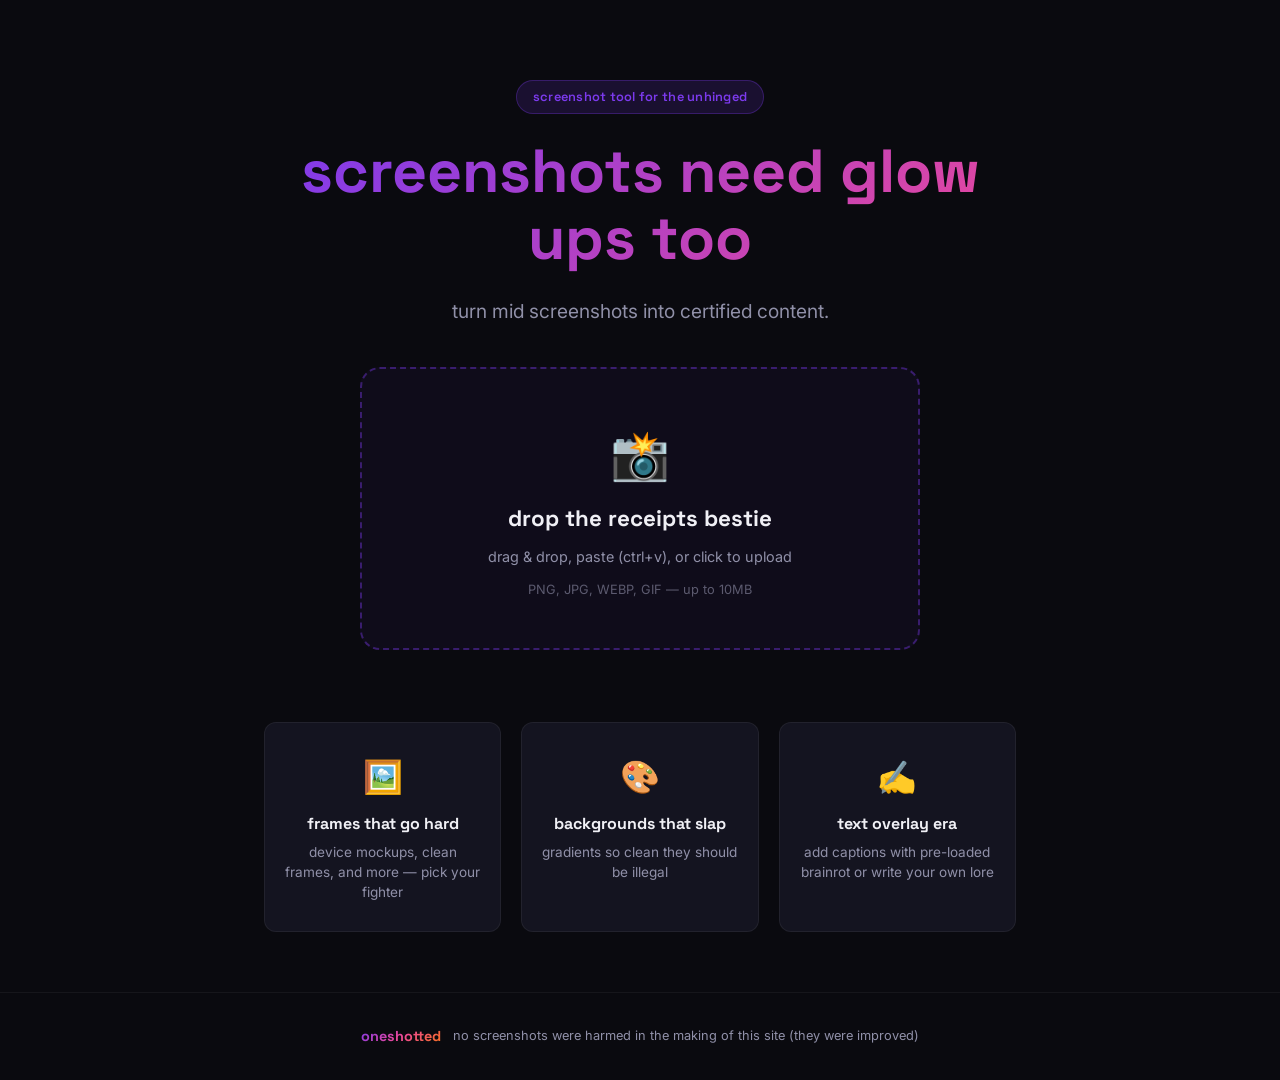
==== commit c29c2cfe: "Add Vercel Web Analytics to your project # Vercel Web Analytics Implementation  ## Summary Successfu" ====
--- a/index.html
+++ b/index.html
@@ -26,6 +26,12 @@
     <link rel="stylesheet" href="/static/css/style.css">
     <link rel="stylesheet" href="/static/css/landing.css">
     <link rel="stylesheet" href="/static/css/editor.css">
+
+    <!-- Vercel Web Analytics -->
+    <script>
+        window.va = window.va || function () { (window.vaq = window.vaq || []).push(arguments); };
+    </script>
+    <script defer src="/_vercel/insights/script.js"></script>
 </head>
 <body>
 <!-- Toast container -->
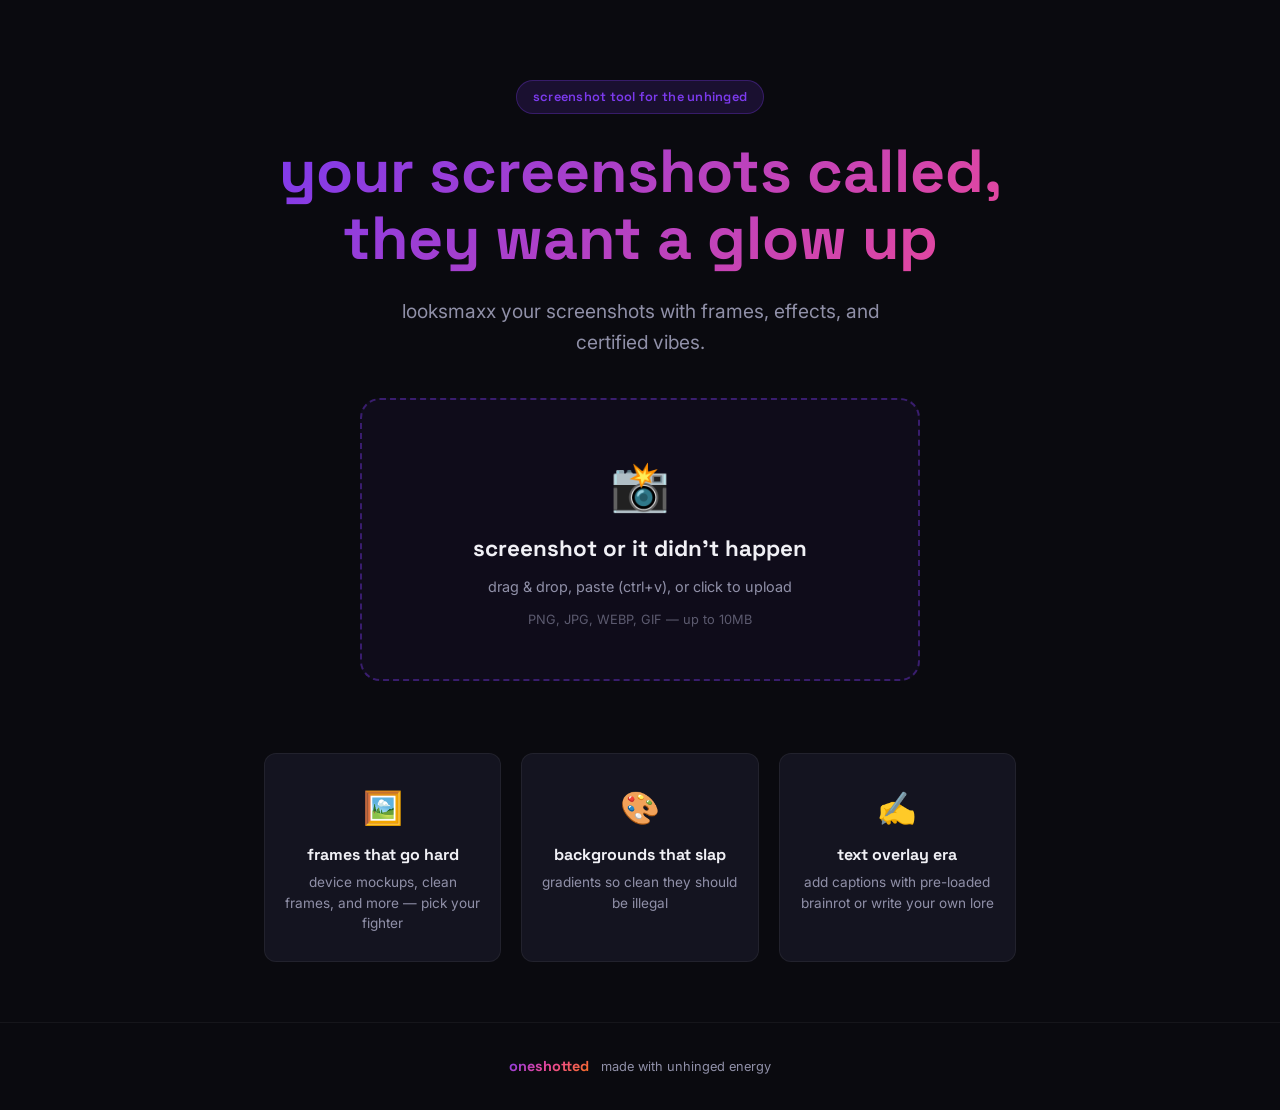
==== commit 74af10ed: "Add Vercel Web Analytics script Co-Authored-By: Claude Opus 4.6 <noreply@anthropic.com>" ====
--- a/index.html
+++ b/index.html
@@ -26,12 +26,6 @@
     <link rel="stylesheet" href="/static/css/style.css">
     <link rel="stylesheet" href="/static/css/landing.css">
     <link rel="stylesheet" href="/static/css/editor.css">
-
-    <!-- Vercel Web Analytics -->
-    <script>
-        window.va = window.va || function () { (window.vaq = window.vaq || []).push(arguments); };
-    </script>
-    <script defer src="/_vercel/insights/script.js"></script>
 </head>
 <body>
 <!-- Toast container -->
@@ -194,5 +188,6 @@
         });
     }
 </script>
+<script defer src="/_vercel/insights/script.js"></script>
 </body>
 </html>
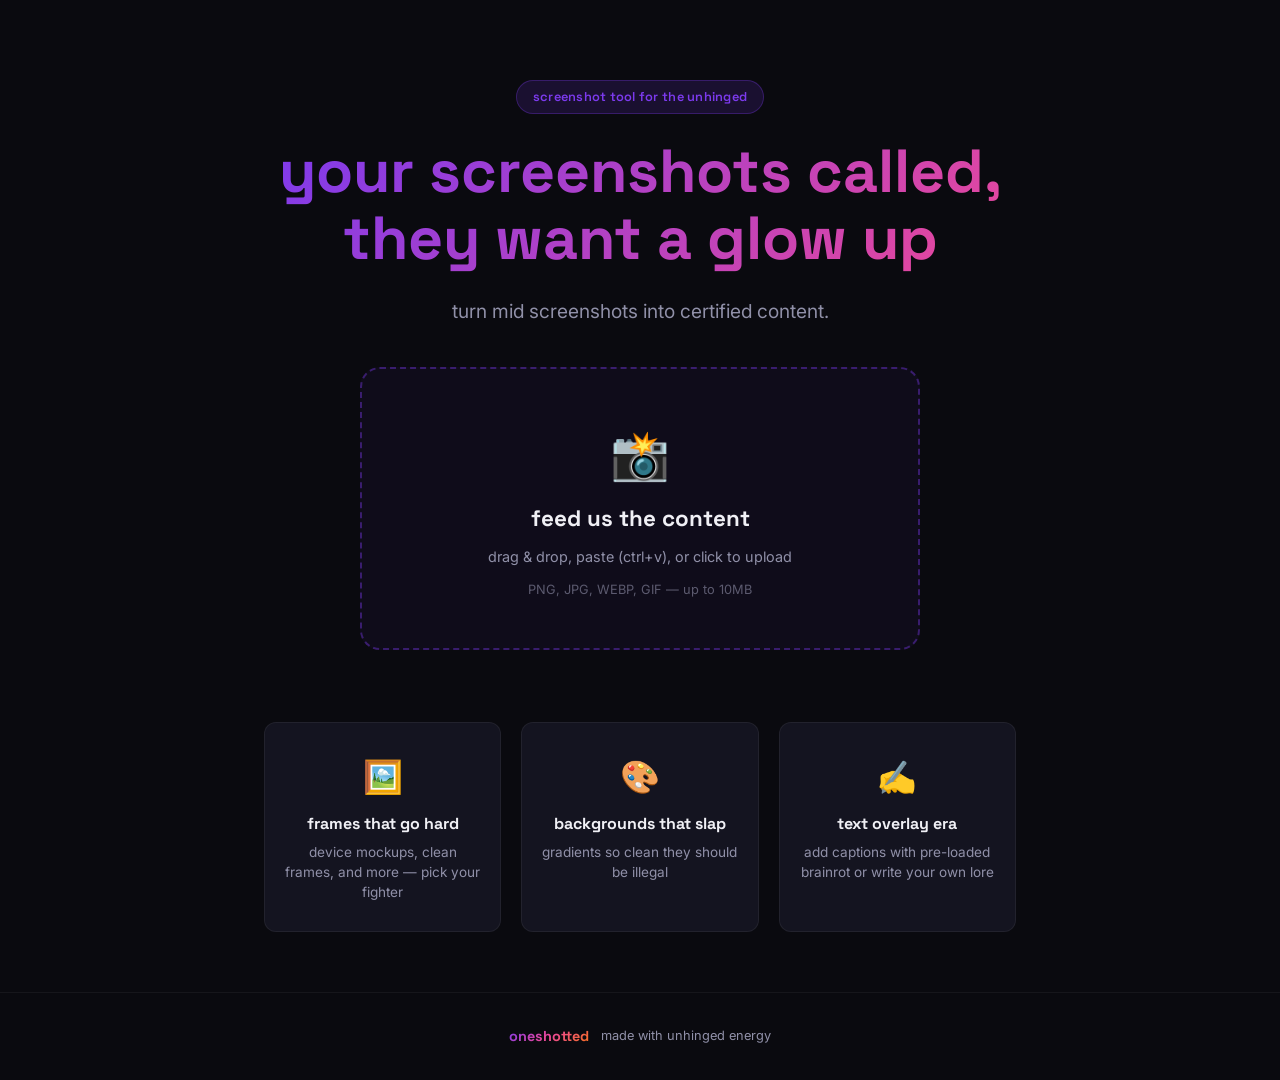
==== commit fe5845a1: "Merge c29c2cfef2ecdd618cc01073005d6e1b6e216b48 into 9f887bc36b9edd94e8e3b8fc92dfd3bcb09f78bb" ====
--- a/index.html
+++ b/index.html
@@ -26,6 +26,12 @@
     <link rel="stylesheet" href="/static/css/style.css">
     <link rel="stylesheet" href="/static/css/landing.css">
     <link rel="stylesheet" href="/static/css/editor.css">
+
+    <!-- Vercel Web Analytics -->
+    <script>
+        window.va = window.va || function () { (window.vaq = window.vaq || []).push(arguments); };
+    </script>
+    <script defer src="/_vercel/insights/script.js"></script>
 </head>
 <body>
 <!-- Toast container -->
